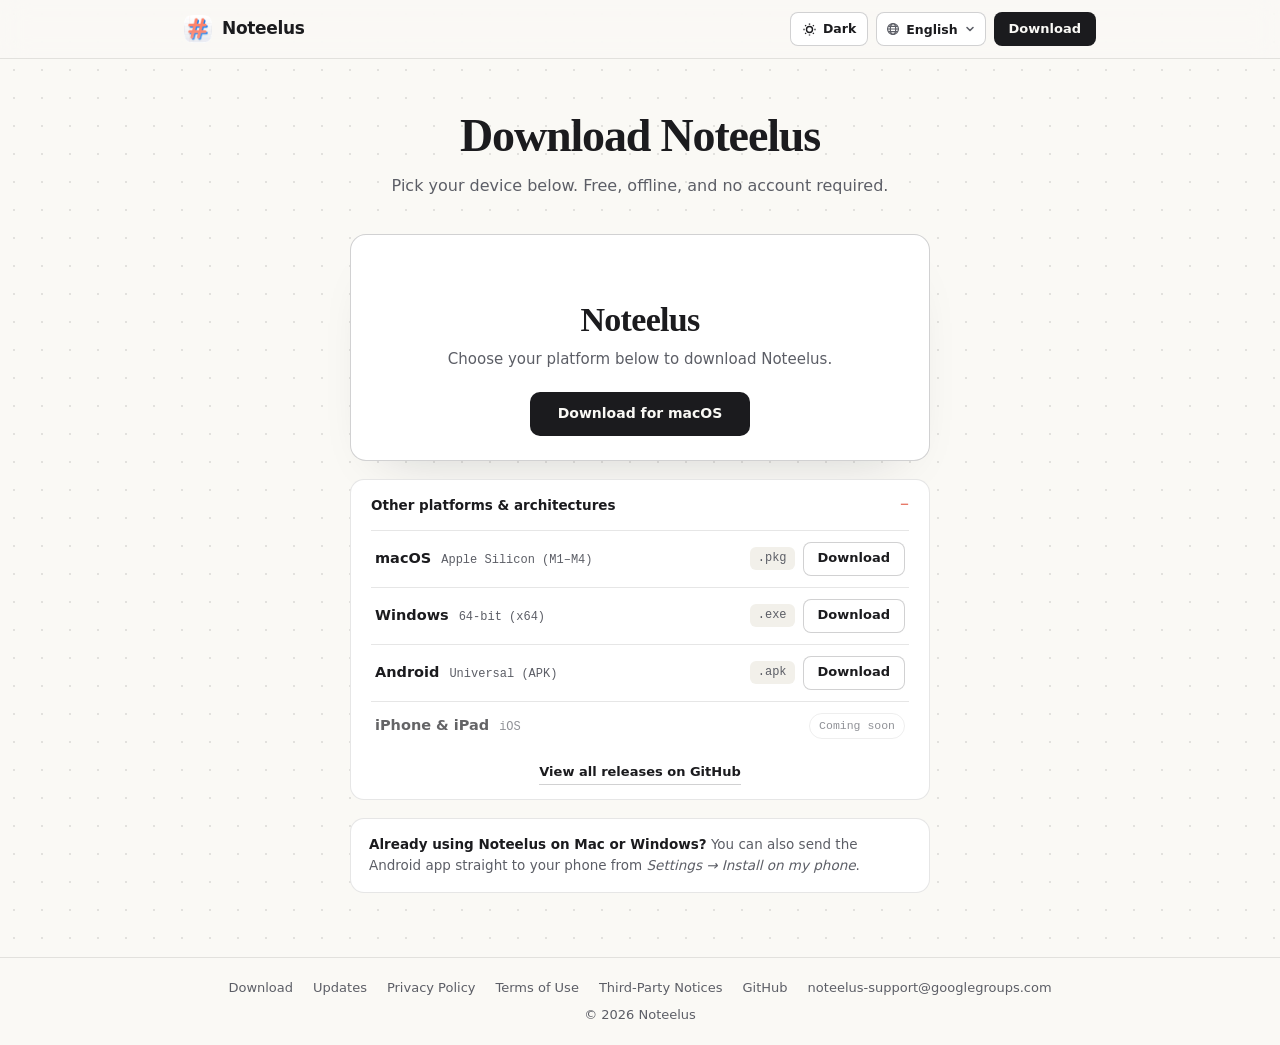
==== download/index.html @ c213860f "chore(site): sync Noteelus website and showcase assets" ====
<!doctype html>
<html lang="en">
<head>
<meta charset="utf-8">
<meta name="viewport" content="width=device-width, initial-scale=1">
<title>Download Noteelus</title>
<meta name="description" content="Download Noteelus for macOS, Windows, and Android. Free, works offline, and needs no account.">
<link rel="canonical" href="https://noteelus.github.io/download/">
<link rel="icon" type="image/png" href="/assets/favicon-64.png?v=3">
<link rel="apple-touch-icon" href="/assets/icon-256.png?v=3">
<meta property="og:type" content="website">
<meta property="og:site_name" content="Noteelus">
<meta property="og:title" content="Download Noteelus">
<meta property="og:description" content="Pick your device: macOS (.pkg), Windows (.exe), or Android (.apk).">
<meta property="og:image" content="https://noteelus.github.io/assets/og.png?v=3">
<script>
(function(){try{var s=localStorage.getItem("noteelus_theme");var d=s==="dark"||(s!=="light"&&window.matchMedia&&window.matchMedia("(prefers-color-scheme: dark)").matches);if(d)document.documentElement.setAttribute("data-theme","dark");}catch(_){if(window.matchMedia&&window.matchMedia("(prefers-color-scheme: dark)").matches)document.documentElement.setAttribute("data-theme","dark");}})();
</script>
<link rel="stylesheet" href="/assets/site.css?v=9">
</head>
<body>

<header class="topbar">
  <div class="topbar-inner">
    <a class="brand" href="/">
      <img src="/assets/icon-64.png?v=3" width="28" height="28" alt="">
      <span>Noteelus</span>
    </a>
    <div class="tools">
      <button type="button" class="icon-btn" data-theme-toggle aria-pressed="false" aria-label="Dark" title="Toggle Light / Dark">
        <svg viewBox="0 0 16 16" fill="none" stroke="currentColor" stroke-width="1.5" aria-hidden="true"><circle cx="8" cy="8" r="3.2"/><path d="M8 1.5v1.3M8 13.2v1.3M1.5 8h1.3M13.2 8h1.3M3.4 3.4l.9.9M11.7 11.7l.9.9M12.6 3.4l-.9.9M4.3 11.7l-.9.9"/></svg>
        <span data-theme-label>Dark</span>
      </button>
      <div class="lang-menu" data-lang-menu>
        <button type="button" class="lang-trigger" data-lang-trigger aria-haspopup="listbox" aria-expanded="false" aria-label="Language" title="Language">
          <svg class="lang-globe" viewBox="0 0 16 16" fill="none" stroke="currentColor" stroke-width="1.4" aria-hidden="true"><circle cx="8" cy="8" r="6.2"/><ellipse cx="8" cy="8" rx="3.1" ry="6.2"/><path d="M2 8h12M2.8 5h10.4M2.8 11h10.4"/></svg>
          <span class="lang-name-full" data-lang-full>English</span>
          <span class="lang-name-short" data-lang-short>EN</span>
          <svg class="lang-caret" viewBox="0 0 12 12" fill="none" stroke="currentColor" stroke-width="1.6" stroke-linecap="round" stroke-linejoin="round" aria-hidden="true"><path d="M3 4.5L6 7.5L9 4.5"/></svg>
        </button>
        <div class="lang-popover" data-lang-popover role="listbox" aria-label="Language" hidden>
          <button type="button" class="lang-option" role="option" data-lang-opt="en" aria-selected="true"><span>English</span><span class="lang-check" aria-hidden="true">✓</span></button>
          <button type="button" class="lang-option" role="option" data-lang-opt="zh-CN" aria-selected="false"><span>简体中文</span><span class="lang-check" aria-hidden="true">✓</span></button>
          <button type="button" class="lang-option" role="option" data-lang-opt="ru" aria-selected="false"><span>Русский</span><span class="lang-check" aria-hidden="true">✓</span></button>
          <button type="button" class="lang-option" role="option" data-lang-opt="es" aria-selected="false"><span>Español</span><span class="lang-check" aria-hidden="true">✓</span></button>
          <button type="button" class="lang-option" role="option" data-lang-opt="pt-BR" aria-selected="false"><span>Português (Brasil)</span><span class="lang-check" aria-hidden="true">✓</span></button>
          <button type="button" class="lang-option" role="option" data-lang-opt="fr" aria-selected="false"><span>Français</span><span class="lang-check" aria-hidden="true">✓</span></button>
          <button type="button" class="lang-option" role="option" data-lang-opt="tr" aria-selected="false"><span>Türkçe</span><span class="lang-check" aria-hidden="true">✓</span></button>
        </div>
      </div>
      <a class="btn small" href="/download/" aria-current="page" data-i18n="nav.download">Download</a>
    </div>
  </div>
</header>

<main class="wrap">
  <section class="page-head">
    <h1 data-i18n="dl.h1">Download Noteelus</h1>
    <p data-i18n="dl.sub">Pick your device below. Free, offline, and no account required.</p>
  </section>

  <section class="dl-primary-card" id="dl-primary-card">
    <div class="dl-card-meta">
      <span class="os-badge" id="release-version" hidden></span>
      <span class="dl-detected-pill" id="dl-detected-pill" data-i18n="dl.detected">Detected for your device</span>
    </div>
    <h2 id="detected-os-title">macOS</h2>
    <p class="dl-arch-line" id="detected-os-arch" data-i18n="dl.mac.arch">Apple Silicon (M1–M4)</p>
    <p class="dl-primary-desc" id="detected-os-desc" data-i18n="dl.mac.desc">Works on Mac with Apple Silicon (M1 to M4).</p>
    <a class="btn dl-primary-btn" id="os-primary-cta" href="https://github.com/Noteelus/noteelus.github.io/releases/latest" data-i18n="dl.mac.btn">Download for macOS</a>
    <p class="dl-file-meta" id="detected-file-meta" hidden></p>

    <details class="dl-guide-inline" id="detected-guide-wrap">
      <summary data-i18n="dl.guide">First-launch help</summary>
      <div id="detected-os-guide" data-i18n-html="dl.mac.guide">Open the <code>.pkg</code> installer. If macOS asks for permission, open <b>System Settings → Privacy &amp; Security</b> and click <b>Open Anyway</b>.</div>
    </details>
  </section>

  <details class="dl-others" id="dl-others">
    <summary><span data-i18n="dl.other">Other platforms &amp; architectures</span></summary>
    <div class="dl-list">
      <div class="dl-row" data-os-row="mac">
        <div class="dl-row-main">
          <strong>macOS</strong>
          <span class="dl-row-arch" data-i18n="dl.mac.arch">Apple Silicon (M1–M4)</span>
        </div>
        <div class="dl-row-right">
          <span class="os-ext">.pkg</span>
          <span class="dl-row-size" id="size-mac" hidden></span>
          <a class="btn outline small" id="dl-mac" href="https://github.com/Noteelus/noteelus.github.io/releases/latest" data-i18n="nav.download">Download</a>
        </div>
      </div>

      <div class="dl-row" data-os-row="win">
        <div class="dl-row-main">
          <strong>Windows</strong>
          <span class="dl-row-arch" data-i18n="dl.win.arch">64-bit (x64)</span>
        </div>
        <div class="dl-row-right">
          <span class="os-ext">.exe</span>
          <span class="dl-row-size" id="size-win" hidden></span>
          <a class="btn outline small" id="dl-win" href="https://github.com/Noteelus/noteelus.github.io/releases/latest" data-i18n="nav.download">Download</a>
        </div>
      </div>

      <div class="dl-row" data-os-row="android">
        <div class="dl-row-main">
          <strong>Android</strong>
          <span class="dl-row-arch" data-i18n="dl.and.arch">Universal (APK)</span>
        </div>
        <div class="dl-row-right">
          <span class="os-ext">.apk</span>
          <span class="dl-row-size" id="size-android" hidden></span>
          <a class="btn outline small" id="dl-android" href="https://github.com/Noteelus/noteelus.github.io/releases/latest" data-i18n="nav.download">Download</a>
        </div>
      </div>

      <div class="dl-row is-muted" data-os-row="ios">
        <div class="dl-row-main">
          <strong>iPhone &amp; iPad</strong>
          <span class="dl-row-arch">iOS</span>
        </div>
        <div class="dl-row-right">
          <span class="dl-soon-tag" data-i18n="dl.soon.badge">Coming soon</span>
        </div>
      </div>
    </div>
    <div class="dl-others-foot">
      <a class="quiet-link" href="https://github.com/Noteelus/noteelus.github.io/releases" data-i18n="dl.all">View all releases on GitHub</a>
    </div>
  </details>

  <div class="phone-tip" data-i18n-html="dl.tip">
    <b>Already using Noteelus on Mac or Windows?</b> You can also send the Android app straight to your phone from <i>Settings → Install on my phone</i>.
  </div>
</main>

<footer class="site-footer">
  <nav class="foot-links">
    <a href="/download/" data-i18n="nav.download">Download</a>
    <a href="/release-notes/" data-i18n="nav.updates">Updates</a>
    <a href="/privacy.html" data-i18n="foot.priv">Privacy Policy</a>
    <a href="/terms.html" data-i18n="foot.terms">Terms of Use</a>
    <a href="/THIRD_PARTY_NOTICES.md" data-i18n="foot.notices">Third-Party Notices</a>
    <a href="https://github.com/Noteelus/noteelus.github.io">GitHub</a>
    <a href="mailto:noteelus-support@googlegroups.com">noteelus-support@googlegroups.com</a>
  </nav>
  <div>© 2026 Noteelus</div>
</footer>

<script src="/assets/i18n.js?v=9"></script>
<script src="/assets/site.js?v=9"></script>
</body>
</html>
---- assets/site.css ----
/* Noteelus: Ultra-simple Swiss-editorial notebook website (Light Paper & Dark Ink). */
:root {
  --bg: #FAF9F5;
  --surface: #FFFFFF;
  --surface-alt: #F2F0EA;
  --ink: #1B1B1E;
  --muted: #5C5E66;
  --faint: #8C8E98;
  --rule: rgba(27, 27, 30, .11);
  --rule-strong: rgba(27, 27, 30, .20);
  --coral: #E0533C;
  --coral-soft: rgba(224, 83, 60, .10);
  --blue: #1985F6;
  --header-bg: rgba(250, 249, 245, .86);
  --serif: "New York", "Iowan Old Style", "Palatino Linotype", Georgia, "Songti SC", serif;
  --sans: -apple-system, BlinkMacSystemFont, "SF Pro Text", "Inter", "PingFang SC", "Noto Sans SC", system-ui, sans-serif;
  --mono: ui-monospace, "SF Mono", "JetBrains Mono", Menlo, monospace;
  --max: 960px;
  color-scheme: light;
}

[data-theme="dark"] {
  --bg: #12161D;
  --surface: #1A2029;
  --surface-alt: #161B23;
  --ink: #ECEFF4;
  --muted: #9AA5B5;
  --faint: #6D7787;
  --rule: rgba(236, 239, 244, .11);
  --rule-strong: rgba(236, 239, 244, .22);
  --coral: #FF8169;
  --coral-soft: rgba(255, 129, 105, .14);
  --blue: #5EA2FF;
  --header-bg: rgba(18, 22, 29, .86);
  color-scheme: dark;
}

*, *::before, *::after { box-sizing: border-box; }
html { -webkit-text-size-adjust: 100%; scroll-behavior: smooth; }
body {
  margin: 0;
  min-height: 100svh;
  display: flex;
  flex-direction: column;
  background: var(--bg);
  color: var(--ink);
  font: 16px/1.6 var(--sans);
  -webkit-font-smoothing: antialiased;
  text-rendering: optimizeLegibility;
  background-image: radial-gradient(var(--rule) 1px, transparent 1px);
  background-size: 28px 28px;
}
main { flex: 1; }
a { color: inherit; }
button, input, select { font: inherit; color: inherit; }
img, video { display: block; max-width: 100%; }

:focus-visible {
  outline: 2px solid var(--blue);
  outline-offset: 2px;
  border-radius: 6px;
}

.wrap { max-width: var(--max); margin: 0 auto; padding: 0 24px; }

/* ---- MINIMAL TOPBAR (MATCHING TEASER) ---- */
.topbar {
  position: sticky;
  top: 0;
  z-index: 40;
  background: var(--header-bg);
  backdrop-filter: blur(14px);
  -webkit-backdrop-filter: blur(14px);
  border-bottom: 1px solid var(--rule);
}
.topbar-inner {
  max-width: var(--max);
  margin: 0 auto;
  padding: 12px 24px;
  display: flex;
  align-items: center;
  justify-content: space-between;
  gap: 16px;
}
.brand {
  display: inline-flex;
  align-items: center;
  gap: 10px;
  text-decoration: none;
  font-weight: 700;
  font-size: 17px;
  letter-spacing: -0.02em;
  flex-shrink: 0;
}
.brand img { width: 28px; height: 28px; border-radius: 7px; }
.tools {
  display: flex;
  align-items: center;
  gap: 8px;
  min-width: 0;
}

.icon-btn {
  display: inline-flex;
  align-items: center;
  justify-content: center;
  gap: 6px;
  height: 34px;
  padding: 0 11px;
  border-radius: 8px;
  border: 1px solid var(--rule-strong);
  background: var(--surface);
  font-size: 12.5px;
  font-weight: 600;
  color: var(--ink);
  cursor: pointer;
  white-space: nowrap;
  transition: border-color .15s;
}
.icon-btn:hover { border-color: var(--ink); }
.icon-btn svg { width: 15px; height: 15px; display: block; flex-shrink: 0; }

/* ---- 7-LANGUAGE DROPDOWN ---- */
.lang-menu {
  position: relative;
  display: inline-flex;
  align-items: center;
}
.lang-trigger {
  display: inline-flex;
  align-items: center;
  gap: 6px;
  height: 34px;
  padding: 0 9px;
  border-radius: 8px;
  border: 1px solid var(--rule-strong);
  background: var(--surface);
  color: var(--ink);
  font-size: 12.5px;
  font-weight: 600;
  line-height: 1.2;
  white-space: nowrap;
  cursor: pointer;
  transition: border-color .15s;
}
.lang-trigger:hover { border-color: var(--ink); }
.lang-globe {
  width: 14px;
  height: 14px;
  color: var(--muted);
  flex-shrink: 0;
  pointer-events: none;
}
.lang-name-short { display: none; }
.lang-caret {
  width: 12px;
  height: 12px;
  color: var(--muted);
  flex-shrink: 0;
  pointer-events: none;
  transition: transform .15s;
}
.lang-trigger[aria-expanded="true"] .lang-caret { transform: rotate(180deg); }
.lang-popover {
  position: absolute;
  top: calc(100% + 6px);
  right: 0;
  z-index: 60;
  min-width: 196px;
  padding: 5px;
  border-radius: 12px;
  border: 1px solid var(--rule-strong);
  background: var(--surface);
  box-shadow: 0 18px 40px -12px rgba(15, 20, 32, .25);
  display: flex;
  flex-direction: column;
  gap: 2px;
}
.lang-popover[hidden] { display: none; }
.lang-option {
  display: flex;
  align-items: center;
  justify-content: space-between;
  gap: 12px;
  width: 100%;
  padding: 7px 10px;
  border: 0;
  border-radius: 8px;
  background: transparent;
  color: var(--ink);
  font-size: 13px;
  font-weight: 500;
  text-align: left;
  cursor: pointer;
}
.lang-option:hover, .lang-option:focus-visible { background: var(--surface-alt); }
.lang-option[aria-selected="true"] {
  font-weight: 700;
  color: var(--coral);
}
.lang-check { opacity: 0; font-size: 12px; }
.lang-option[aria-selected="true"] .lang-check { opacity: 1; }

/* ---- BUTTONS (CALM INK + HAIRLINE OUTLINE) ---- */
.btn {
  display: inline-flex;
  align-items: center;
  justify-content: center;
  gap: 8px;
  height: 42px;
  padding: 0 22px;
  border-radius: 10px;
  border: 1px solid transparent;
  background: var(--ink);
  color: var(--bg);
  font-size: 14px;
  font-weight: 600;
  text-decoration: none;
  cursor: pointer;
  white-space: nowrap;
  transition: opacity .15s;
}
.btn:hover { opacity: .88; }
.btn.small { height: 34px; padding: 0 14px; font-size: 13px; border-radius: 8px; flex-shrink: 0; }
.btn.accent {
  background: var(--coral);
  color: #FFFFFF;
}
[data-theme="dark"] .btn.accent {
  background: #E46148;
  color: #FFFFFF;
}
.btn.outline {
  background: var(--surface);
  color: var(--ink);
  border-color: var(--rule-strong);
}
.btn.outline:hover { opacity: 1; border-color: var(--ink); }

/* ---- CALM CENTERED HERO ---- */
.hero {
  padding: 36px 0 48px;
  text-align: center;
}
.emblem {
  width: 56px;
  height: 56px;
  margin: 0 auto 14px;
  border-radius: 14px;
  box-shadow: 0 12px 28px -12px rgba(20, 24, 34, .28);
}
.hero h1 {
  margin: 0 auto;
  max-width: 720px;
  font-family: var(--serif);
  font-size: clamp(34px, 5vw, 52px);
  font-weight: 600;
  line-height: 1.05;
  letter-spacing: -0.025em;
  text-wrap: balance;
}
.hero h1 em {
  font-style: italic;
  color: var(--coral);
}
.lede {
  margin: 12px auto 0;
  max-width: 580px;
  font-size: 16.5px;
  line-height: 1.55;
  color: var(--muted);
  text-wrap: pretty;
}
.platforms-line {
  margin: 10px 0 0;
  font-family: var(--mono);
  font-size: 12px;
  letter-spacing: 0.03em;
  color: var(--faint);
}
.actions {
  margin-top: 20px;
  display: flex;
  justify-content: center;
  flex-wrap: wrap;
  gap: 12px;
}

/* ---- CLEAN MEDIA FRAMES ---- */
.frame {
  border: 1px solid var(--rule-strong);
  border-radius: 14px;
  background: var(--surface);
  overflow: hidden;
  box-shadow: 0 24px 56px -32px rgba(15, 20, 32, .24);
}
.frame img,
.frame video {
  width: 100%;
  height: auto;
  display: block;
}
.theme-dark { display: none !important; }
[data-theme="dark"] .theme-light { display: none !important; }
[data-theme="dark"] .theme-dark { display: block !important; }
.hero-shot {
  margin: 28px auto 0;
  max-width: 860px;
}

/* ---- CALM ZIG-ZAG FEATURE LIST ---- */
.showcase {
  padding: 20px 0 64px;
}
.row {
  display: grid;
  grid-template-columns: 5fr 7fr;
  gap: 44px;
  align-items: center;
}
.row.is-reverse {
  grid-template-columns: 7fr 5fr;
}
.row.is-reverse .row-copy { order: 2; }
.row.is-reverse .row-media { order: 1; }
.row + .row { margin-top: 72px; }

.row-copy h2 {
  margin: 0;
  font-family: var(--serif);
  font-size: clamp(26px, 3.2vw, 34px);
  font-weight: 600;
  line-height: 1.12;
  letter-spacing: -0.02em;
  text-wrap: balance;
}
.row-copy p {
  margin: 12px 0 0;
  font-size: 15.5px;
  line-height: 1.65;
  color: var(--muted);
  text-wrap: pretty;
}
.quiet-link {
  display: inline-block;
  margin-top: 14px;
  font-size: 14px;
  font-weight: 600;
  color: var(--ink);
  text-decoration: none;
  border-bottom: 1px solid var(--rule-strong);
  padding-bottom: 1px;
}
.quiet-link:hover { border-color: var(--coral); color: var(--coral); }

/* Teaser-matched compact top bar for interactive map frame */
.card-bar {
  display: flex;
  justify-content: space-between;
  align-items: center;
  gap: 12px;
  padding: 9px 14px;
  border-bottom: 1px solid var(--rule);
  background: var(--surface-alt);
  font-family: var(--mono);
  font-size: 12px;
  color: var(--muted);
}
.dot-row { display: inline-flex; gap: 6px; flex-shrink: 0; }
.dot-row i { width: 8px; height: 8px; border-radius: 50%; display: block; opacity: .75; }
.view-tabs {
  display: inline-flex;
  align-items: center;
  gap: 14px;
  flex-shrink: 0;
}
.view-tabs button {
  position: relative;
  border: 0;
  background: transparent;
  padding: 2px 0;
  font-family: var(--mono);
  font-size: 12px;
  font-weight: 500;
  color: var(--muted);
  cursor: pointer;
}
.view-tabs button:hover { color: var(--ink); }
.view-tabs button[aria-selected="true"] {
  color: var(--ink);
  font-weight: 700;
}
.view-tabs button[aria-selected="true"]::after {
  content: "";
  position: absolute;
  left: 0;
  right: 0;
  bottom: -2px;
  height: 1.5px;
  background: var(--coral);
  border-radius: 2px;
}
.map-stage [hidden] { display: none; }

/* ---- DESKTOP & PHONE PAIR ---- */
.section-block {
  padding: 64px 0;
  border-top: 1px solid var(--rule);
}
.section-head {
  text-align: center;
  max-width: 580px;
  margin: 0 auto 36px;
}
.section-head h2 {
  margin: 0;
  font-family: var(--serif);
  font-size: clamp(28px, 3.6vw, 38px);
  font-weight: 600;
  line-height: 1.1;
  letter-spacing: -0.02em;
  text-wrap: balance;
}
.section-head p {
  margin: 12px 0 0;
  font-size: 15.5px;
  line-height: 1.62;
  color: var(--muted);
  text-wrap: pretty;
}

.duo {
  display: grid;
  grid-template-columns: 7fr 5fr;
  gap: 20px;
  align-items: stretch;
}
.duo-card {
  margin: 0;
  padding: 14px;
  border-radius: 16px;
  background: var(--surface);
  border: 1px solid var(--rule-strong);
  display: flex;
  flex-direction: column;
  justify-content: space-between;
  gap: 12px;
}
.duo-card img { border-radius: 10px; border: 1px solid var(--rule); width: 100%; height: auto; }
.duo-card.phone img { max-height: 390px; object-fit: contain; }
.duo-card figcaption {
  font-size: 14px;
  color: var(--muted);
  line-height: 1.5;
  padding: 0 2px;
}
.duo-card figcaption b {
  display: block;
  color: var(--ink);
  font-size: 15px;
  margin-bottom: 2px;
}

/* ---- ULTRA-CLEAN COLLAPSIBLE Q&A ---- */
.qa-list {
  max-width: 660px;
  margin: 56px auto 0;
  border-top: 1px solid var(--rule);
}
.qa-list details {
  border-bottom: 1px solid var(--rule);
  padding: 16px 0;
}
.qa-list summary {
  cursor: pointer;
  list-style: none;
  display: flex;
  justify-content: space-between;
  align-items: center;
  gap: 16px;
  font-size: 15.5px;
  font-weight: 600;
  color: var(--ink);
}
.qa-list summary::-webkit-details-marker { display: none; }
.qa-list summary::after {
  content: "+";
  font-family: var(--mono);
  font-size: 16px;
  font-weight: 400;
  color: var(--muted);
  flex-shrink: 0;
}
.qa-list details[open] summary::after { content: "−"; color: var(--coral); }
.qa-list details p {
  margin: 10px 0 2px;
  font-size: 14.5px;
  line-height: 1.62;
  color: var(--muted);
}

/* ---- QUIET CLOSING CTA ---- */
.closing {
  padding: 68px 0 76px;
  border-top: 1px solid var(--rule);
  text-align: center;
}
.closing h2 {
  margin: 0;
  font-family: var(--serif);
  font-size: clamp(28px, 4vw, 40px);
  font-weight: 600;
  letter-spacing: -0.02em;
}
.closing p {
  margin: 10px auto 24px;
  font-size: 16px;
  color: var(--muted);
}

/* ---- SINGLE-ROW FOOTER (MATCHING TEASER) ---- */
.site-footer {
  border-top: 1px solid var(--rule);
  background: var(--bg);
  padding: 20px 24px;
  text-align: center;
  font-size: 13px;
  color: var(--muted);
}
.foot-links {
  display: flex;
  justify-content: center;
  flex-wrap: wrap;
  gap: 8px 20px;
  margin-bottom: 6px;
}
.foot-links a { text-decoration: none; }
.foot-links a:hover { color: var(--ink); text-decoration: underline; }

/* ---- SUBPAGES: DOWNLOADS & RELEASE NOTES ---- */
.page-head {
  padding: 52px 0 32px;
  text-align: center;
}
.page-head h1 {
  margin: 0;
  font-family: var(--serif);
  font-size: clamp(32px, 4.4vw, 46px);
  font-weight: 600;
  letter-spacing: -0.025em;
  line-height: 1.08;
}
.page-head p {
  margin: 12px auto 0;
  max-width: 540px;
  font-size: 16px;
  color: var(--muted);
}

.dl-primary-card {
  max-width: 580px;
  margin: 4px auto 0;
  padding: 28px 28px 24px;
  border-radius: 16px;
  background: var(--surface);
  border: 1px solid var(--rule-strong);
  box-shadow: 0 24px 56px -34px rgba(15, 20, 32, .22);
  text-align: center;
}
.dl-card-meta {
  display: inline-flex;
  align-items: center;
  justify-content: center;
  flex-wrap: wrap;
  gap: 8px;
}
.os-badge {
  display: inline-block;
  width: fit-content;
  padding: 2px 9px;
  border-radius: 999px;
  background: var(--coral-soft);
  color: var(--coral);
  font-family: var(--mono);
  font-size: 11.5px;
  font-weight: 600;
}
.os-badge[hidden] { display: none; }
.dl-detected-pill {
  font-family: var(--mono);
  font-size: 11.5px;
  color: var(--muted);
}
.dl-primary-card h2 {
  margin: 12px 0 0;
  font-family: var(--serif);
  font-size: clamp(26px, 3.6vw, 34px);
  font-weight: 600;
  line-height: 1.1;
  letter-spacing: -0.02em;
}
.dl-arch-line {
  margin: 6px 0 0;
  font-family: var(--mono);
  font-size: 12.5px;
  color: var(--coral);
  font-weight: 600;
}
.dl-primary-desc {
  margin: 10px auto 0;
  max-width: 440px;
  font-size: 15px;
  color: var(--muted);
  line-height: 1.55;
}
.dl-primary-btn {
  margin-top: 20px;
  min-width: 220px;
  height: 44px;
  padding: 0 26px;
}
.dl-file-meta {
  margin: 10px 0 0;
  font-family: var(--mono);
  font-size: 11.5px;
  color: var(--faint);
}
.dl-guide-inline {
  margin-top: 20px;
  padding-top: 14px;
  border-top: 1px solid var(--rule);
  text-align: left;
  font-size: 13.5px;
  color: var(--muted);
}
.dl-guide-inline summary {
  cursor: pointer;
  list-style: none;
  display: flex;
  justify-content: space-between;
  align-items: center;
  font-weight: 600;
  color: var(--ink);
}
.dl-guide-inline summary::-webkit-details-marker { display: none; }
.dl-guide-inline summary::after {
  content: "+";
  font-family: var(--mono);
  font-weight: 400;
  color: var(--muted);
}
.dl-guide-inline[open] summary::after { content: "−"; color: var(--coral); }
.dl-guide-inline div { margin-top: 8px; line-height: 1.6; }
.dl-guide-inline code {
  font-family: var(--mono);
  font-size: 12px;
  padding: 1px 5px;
  border-radius: 4px;
  background: var(--surface-alt);
}

.dl-others {
  max-width: 580px;
  margin: 18px auto 0;
  padding: 14px 20px;
  border-radius: 14px;
  border: 1px solid var(--rule);
  background: var(--surface);
}
.dl-others summary {
  cursor: pointer;
  list-style: none;
  display: flex;
  justify-content: space-between;
  align-items: center;
  gap: 12px;
  font-size: 13.5px;
  font-weight: 600;
  color: var(--muted);
}
.dl-others summary:hover { color: var(--ink); }
.dl-others summary::-webkit-details-marker { display: none; }
.dl-others summary::after {
  content: "+";
  font-family: var(--mono);
  font-size: 15px;
  font-weight: 400;
  color: var(--muted);
}
.dl-others[open] summary { color: var(--ink); }
.dl-others[open] summary::after { content: "−"; color: var(--coral); }

.dl-list {
  margin-top: 12px;
  border-top: 1px solid var(--rule);
}
.dl-row {
  display: flex;
  align-items: center;
  justify-content: space-between;
  gap: 14px;
  padding: 11px 4px;
  border-bottom: 1px solid var(--rule);
}
.dl-row:last-child { border-bottom: 0; }
.dl-row.is-current strong::after {
  content: " ·";
  color: var(--coral);
}
.dl-row.is-muted { opacity: .68; }
.dl-row-main {
  display: flex;
  flex-wrap: wrap;
  align-items: baseline;
  gap: 4px 10px;
  min-width: 0;
}
.dl-row-main strong { font-size: 14.5px; color: var(--ink); }
.dl-row-arch {
  font-family: var(--mono);
  font-size: 12px;
  color: var(--muted);
}
.dl-row-right {
  display: inline-flex;
  align-items: center;
  gap: 8px;
  flex-shrink: 0;
}
.dl-row-size {
  font-family: var(--mono);
  font-size: 11.5px;
  color: var(--faint);
}
.dl-soon-tag {
  font-family: var(--mono);
  font-size: 11.5px;
  color: var(--muted);
  padding: 3px 9px;
  border-radius: 999px;
  border: 1px solid var(--rule);
}
.dl-others-foot {
  padding-top: 8px;
  text-align: center;
}
.dl-others-foot .quiet-link { margin-top: 4px; font-size: 13px; }

.os-ext {
  font-family: var(--mono);
  font-size: 12px;
  padding: 2px 8px;
  border-radius: 6px;
  background: var(--surface-alt);
  color: var(--muted);
}

.phone-tip {
  max-width: 580px;
  margin: 18px auto 64px;
  padding: 15px 18px;
  border-radius: 14px;
  background: var(--surface);
  border: 1px solid var(--rule);
  font-size: 13.5px;
  color: var(--muted);
}
.phone-tip b { color: var(--ink); }

/* ---- RELEASE NOTES ---- */
.jump-pills {
  display: flex;
  justify-content: center;
  flex-wrap: wrap;
  gap: 8px;
  margin-top: 18px;
}
.jump-pills a {
  font-family: var(--mono);
  font-size: 12px;
  padding: 4px 11px;
  border-radius: 999px;
  border: 1px solid var(--rule-strong);
  background: var(--surface);
  text-decoration: none;
}
.jump-pills a:hover { border-color: var(--coral); color: var(--coral); }

.releases-list {
  max-width: 720px;
  margin: 0 auto;
  padding: 16px 0 64px;
  display: flex;
  flex-direction: column;
  gap: 20px;
}
.rel-item {
  padding: 26px 28px;
  border-radius: 16px;
  background: var(--surface);
  border: 1px solid var(--rule-strong);
}
.rel-item-head {
  display: flex;
  flex-wrap: wrap;
  justify-content: space-between;
  align-items: baseline;
  gap: 10px;
  margin-bottom: 10px;
}
.rel-item h2 { margin: 0; font-family: var(--mono); font-size: 19px; font-weight: 700; }
.rel-item h2 a { text-decoration: none; }
.rel-item time { font-family: var(--mono); font-size: 12px; color: var(--muted); }
.rel-item .summary { margin: 0 0 14px; font-size: 15.5px; color: var(--ink); line-height: 1.6; }
.rel-item h3 {
  margin: 16px 0 8px;
  font-family: var(--mono);
  font-size: 11.5px;
  text-transform: uppercase;
  letter-spacing: .06em;
  color: var(--coral);
}
.rel-item ul { margin: 0; padding-left: 18px; }
.rel-item li { margin-bottom: 8px; font-size: 14.5px; color: var(--muted); line-height: 1.6; }
.rel-item li strong { color: var(--ink); }
.rel-item code {
  font-family: var(--mono);
  font-size: 12.5px;
  padding: 1px 5px;
  border-radius: 4px;
  background: var(--surface-alt);
}

/* ---- LEGAL PROSE (PAPER CARD MATCHING TEASER) ---- */
.prose-wrap {
  padding: 36px 24px 64px;
}
.prose {
  width: 100%;
  max-width: 720px;
  margin: 0 auto;
  text-align: left;
  background: var(--surface);
  border: 1px solid var(--rule-strong);
  border-radius: 16px;
  padding: 36px 32px;
}
.prose h1 {
  margin: 0;
  font-family: var(--serif);
  font-size: clamp(28px, 4vw, 38px);
  font-weight: 600;
  letter-spacing: -0.02em;
}
.prose .updated {
  margin: 8px 0 28px;
  font-family: var(--mono);
  font-size: 12px;
  color: var(--muted);
}
.prose h2 { margin: 28px 0 8px; font-size: 18.5px; font-weight: 600; }
.prose p, .prose li { margin: 0 0 14px; font-size: 15.5px; line-height: 1.68; color: var(--muted); }
.prose code {
  font-family: var(--mono);
  font-size: 13px;
  padding: 2px 6px;
  border-radius: 5px;
  background: var(--surface-alt);
  color: var(--ink);
}

/* ---- RESPONSIVE ---- */
@media (max-width: 860px) {
  .row,
  .row.is-reverse,
  .duo,
  .matrix-grid {
    grid-template-columns: 1fr;
    gap: 24px;
  }
  .row.is-reverse .row-copy { order: 0; }
  .row.is-reverse .row-media { order: 0; }
  .row + .row { margin-top: 60px; }
}

@media (max-width: 600px) {
  .topbar-inner { padding: 10px 14px; gap: 10px; }
  .tools { gap: 6px; }
  .icon-btn { width: 34px; padding: 0; justify-content: center; }
  .icon-btn [data-theme-label] { display: none; }
  .lang-trigger { padding: 0 8px; gap: 5px; font-size: 12px; }
  .lang-name-full { display: none; }
  .lang-name-short { display: inline; }
  .btn.small { padding: 0 11px; font-size: 12.5px; }
  .wrap { padding: 0 16px; }
  .hero { padding: 36px 0 44px; }
  .emblem { width: 50px; height: 50px; }
  .hero-shot { margin-top: 28px; }
  .showcase { padding: 16px 0 52px; }
  .section-block { padding: 48px 0; }
  .closing { padding: 52px 0 60px; }
  .dot-row { display: none; }
  .card-bar { padding: 8px 12px; }
  .prose-wrap { padding: 20px 16px 40px; }
  .prose { padding: 24px 18px; }
  .rel-item { padding: 20px 18px; }
  .dl-primary-card { padding: 22px 18px 18px; }
  .dl-others { padding: 12px 16px; }
  .dl-row { flex-wrap: wrap; align-items: flex-start; gap: 8px; }
  .dl-row-right { width: 100%; justify-content: flex-end; }
}

@media (prefers-reduced-motion: reduce) {
  html { scroll-behavior: auto; }
  * { transition-duration: 0.01ms !important; }
}
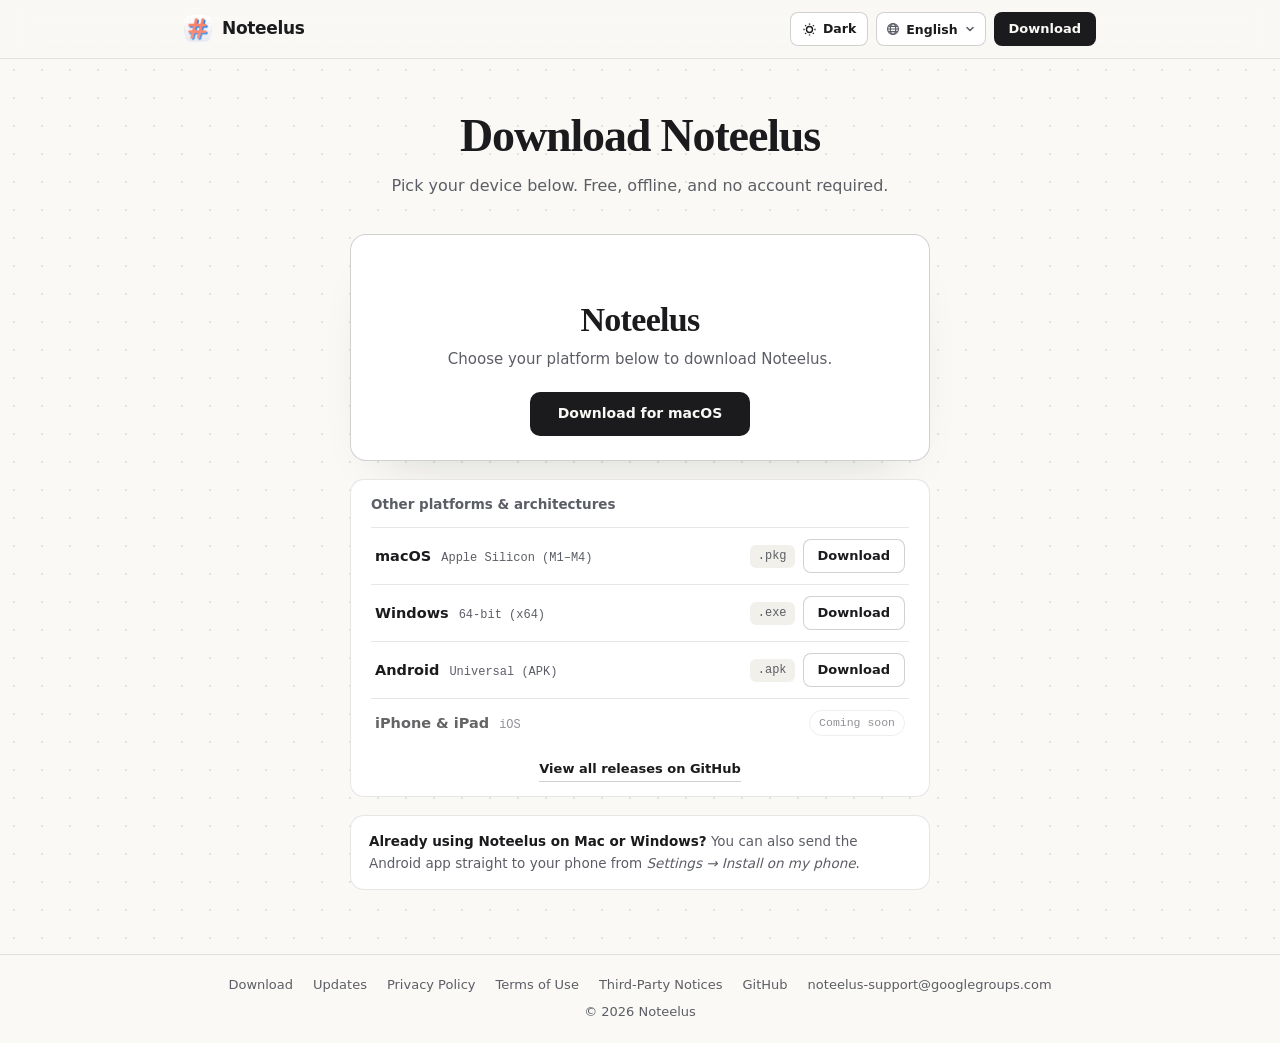
==== commit 1e9a8438: "chore(site): sync Noteelus website and showcase assets" ====
--- a/download/index.html
+++ b/download/index.html
@@ -16,7 +16,7 @@
 <script>
 (function(){try{var s=localStorage.getItem("noteelus_theme");var d=s==="dark"||(s!=="light"&&window.matchMedia&&window.matchMedia("(prefers-color-scheme: dark)").matches);if(d)document.documentElement.setAttribute("data-theme","dark");}catch(_){if(window.matchMedia&&window.matchMedia("(prefers-color-scheme: dark)").matches)document.documentElement.setAttribute("data-theme","dark");}})();
 </script>
-<link rel="stylesheet" href="/assets/site.css?v=9">
+<link rel="stylesheet" href="/assets/site.css?v=11">
 </head>
 <body>
 
@@ -76,8 +76,8 @@
     </details>
   </section>
 
-  <details class="dl-others" id="dl-others">
-    <summary><span data-i18n="dl.other">Other platforms &amp; architectures</span></summary>
+  <section class="dl-others" id="all">
+    <h3 class="dl-others-title" data-i18n="dl.other">Other platforms &amp; architectures</h3>
     <div class="dl-list">
       <div class="dl-row" data-os-row="mac">
         <div class="dl-row-main">
@@ -128,7 +128,7 @@
     <div class="dl-others-foot">
       <a class="quiet-link" href="https://github.com/Noteelus/noteelus.github.io/releases" data-i18n="dl.all">View all releases on GitHub</a>
     </div>
-  </details>
+  </section>
 
   <div class="phone-tip" data-i18n-html="dl.tip">
     <b>Already using Noteelus on Mac or Windows?</b> You can also send the Android app straight to your phone from <i>Settings → Install on my phone</i>.
@@ -149,6 +149,6 @@
 </footer>
 
 <script src="/assets/i18n.js?v=9"></script>
-<script src="/assets/site.js?v=9"></script>
+<script src="/assets/site.js?v=10"></script>
 </body>
 </html>
--- a/assets/site.css
+++ b/assets/site.css
@@ -304,7 +304,7 @@
 [data-theme="dark"] .theme-light { display: none !important; }
 [data-theme="dark"] .theme-dark { display: block !important; }
 .hero-shot {
-  margin: 28px auto 0;
+  margin: 48px auto 0;
   max-width: 860px;
 }
 
@@ -667,28 +667,12 @@
   border: 1px solid var(--rule);
   background: var(--surface);
 }
-.dl-others summary {
-  cursor: pointer;
-  list-style: none;
-  display: flex;
-  justify-content: space-between;
-  align-items: center;
-  gap: 12px;
+.dl-others-title {
+  margin: 0;
   font-size: 13.5px;
   font-weight: 600;
   color: var(--muted);
 }
-.dl-others summary:hover { color: var(--ink); }
-.dl-others summary::-webkit-details-marker { display: none; }
-.dl-others summary::after {
-  content: "+";
-  font-family: var(--mono);
-  font-size: 15px;
-  font-weight: 400;
-  color: var(--muted);
-}
-.dl-others[open] summary { color: var(--ink); }
-.dl-others[open] summary::after { content: "−"; color: var(--coral); }
 
 .dl-list {
   margin-top: 12px;
@@ -895,7 +879,7 @@
   .wrap { padding: 0 16px; }
   .hero { padding: 36px 0 44px; }
   .emblem { width: 50px; height: 50px; }
-  .hero-shot { margin-top: 28px; }
+  .hero-shot { margin-top: 32px; }
   .showcase { padding: 16px 0 52px; }
   .section-block { padding: 48px 0; }
   .closing { padding: 52px 0 60px; }
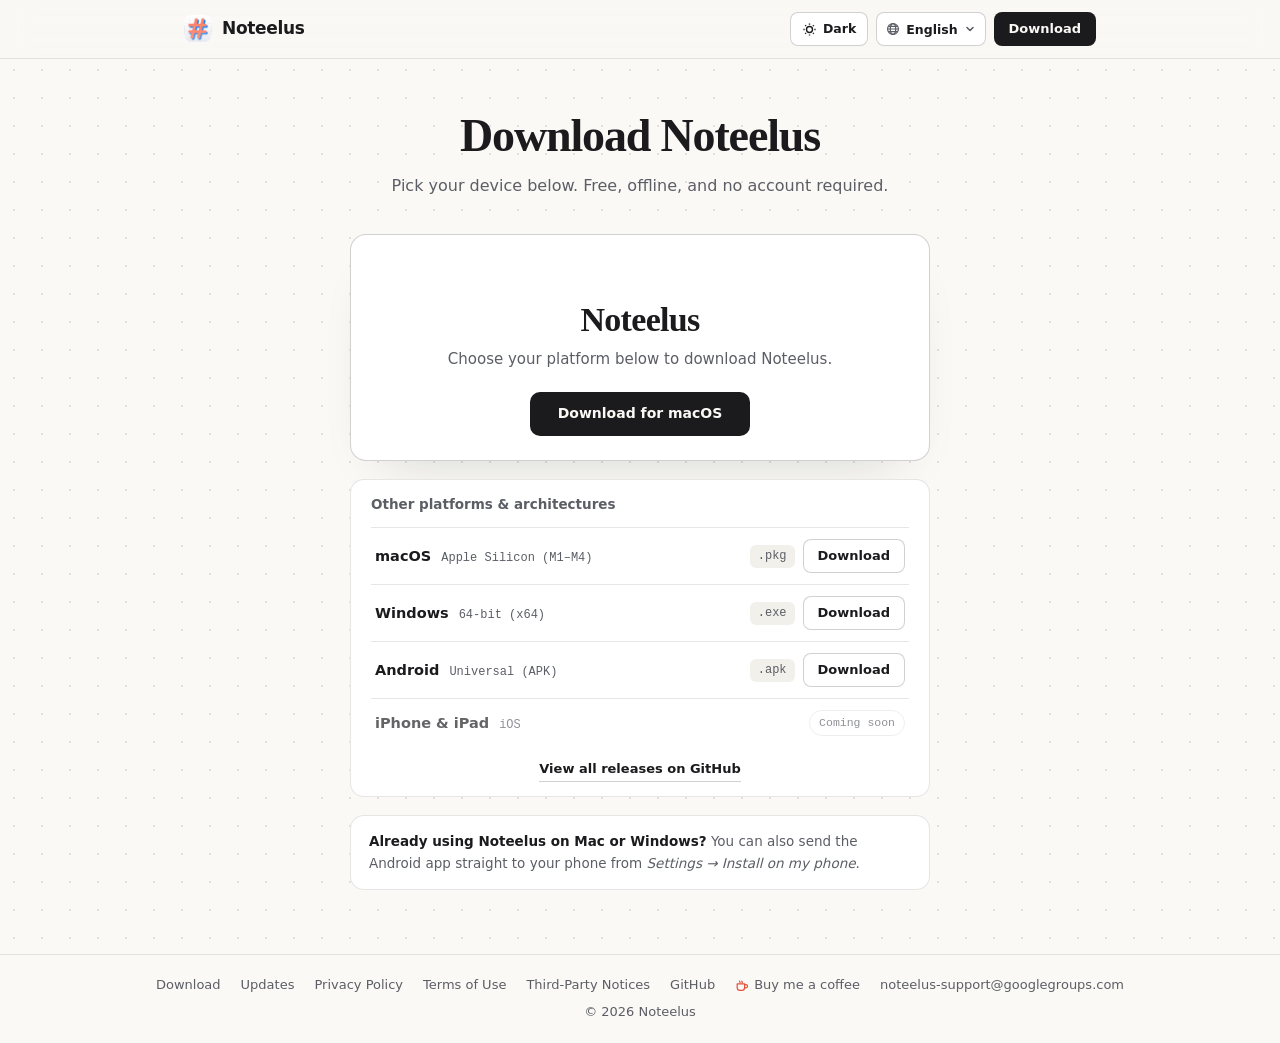
==== commit 3dfe16b3: "chore(site): sync Noteelus website and showcase assets" ====
--- a/download/index.html
+++ b/download/index.html
@@ -12,11 +12,11 @@
 <meta property="og:site_name" content="Noteelus">
 <meta property="og:title" content="Download Noteelus">
 <meta property="og:description" content="Pick your device: macOS (.pkg), Windows (.exe), or Android (.apk).">
-<meta property="og:image" content="https://noteelus.github.io/assets/og.png?v=3">
+<meta property="og:image" content="https://noteelus.github.io/assets/og.png?v=4">
 <script>
 (function(){try{var s=localStorage.getItem("noteelus_theme");var d=s==="dark"||(s!=="light"&&window.matchMedia&&window.matchMedia("(prefers-color-scheme: dark)").matches);if(d)document.documentElement.setAttribute("data-theme","dark");}catch(_){if(window.matchMedia&&window.matchMedia("(prefers-color-scheme: dark)").matches)document.documentElement.setAttribute("data-theme","dark");}})();
 </script>
-<link rel="stylesheet" href="/assets/site.css?v=11">
+<link rel="stylesheet" href="/assets/site.css?v=13">
 </head>
 <body>
 
@@ -67,8 +67,20 @@
     <h2 id="detected-os-title">macOS</h2>
     <p class="dl-arch-line" id="detected-os-arch" data-i18n="dl.mac.arch">Apple Silicon (M1–M4)</p>
     <p class="dl-primary-desc" id="detected-os-desc" data-i18n="dl.mac.desc">Works on Mac with Apple Silicon (M1 to M4).</p>
-    <a class="btn dl-primary-btn" id="os-primary-cta" href="https://github.com/Noteelus/noteelus.github.io/releases/latest" data-i18n="dl.mac.btn">Download for macOS</a>
+    <a class="btn dl-primary-btn" id="os-primary-cta" data-dl-trigger href="https://github.com/Noteelus/noteelus.github.io/releases/latest" data-i18n="dl.mac.btn">Download for macOS</a>
     <p class="dl-file-meta" id="detected-file-meta" hidden></p>
+
+    <aside class="dl-thanks" id="dl-thanks" role="status" aria-live="polite" hidden>
+      <div class="dl-thanks-head">
+        <strong data-i18n="dl.thanks.title">Download started</strong>
+        <button type="button" class="dl-thanks-close" id="dl-thanks-close" aria-label="Close">×</button>
+      </div>
+      <p data-i18n="dl.thanks.body">Noteelus is free and built independently. If it helps you, you can thank the developer with a coffee.</p>
+      <a class="btn outline small coffee-btn" href="https://ko-fi.com/noteelus" target="_blank" rel="noopener noreferrer">
+        <svg class="coffee-ico" viewBox="0 0 16 16" fill="none" stroke="currentColor" stroke-width="1.4" stroke-linecap="round" stroke-linejoin="round" aria-hidden="true"><path d="M2.5 5.5h8.5v4.2a3.3 3.3 0 0 1-3.3 3.3H5.8a3.3 3.3 0 0 1-3.3-3.3V5.5z"/><path d="M11 6.5h1.5a1.8 1.8 0 0 1 0 3.6H11"/><path d="M5.2 2.4c0 .9.6 1 .6 1.8M7.8 2.4c0 .9.6 1 .6 1.8"/></svg>
+        <span data-i18n="dl.thanks.cta">Buy me a coffee on Ko-fi</span>
+      </a>
+    </aside>
 
     <details class="dl-guide-inline" id="detected-guide-wrap">
       <summary data-i18n="dl.guide">First-launch help</summary>
@@ -87,7 +99,7 @@
         <div class="dl-row-right">
           <span class="os-ext">.pkg</span>
           <span class="dl-row-size" id="size-mac" hidden></span>
-          <a class="btn outline small" id="dl-mac" href="https://github.com/Noteelus/noteelus.github.io/releases/latest" data-i18n="nav.download">Download</a>
+          <a class="btn outline small" id="dl-mac" data-dl-trigger href="https://github.com/Noteelus/noteelus.github.io/releases/latest" data-i18n="nav.download">Download</a>
         </div>
       </div>
 
@@ -99,7 +111,7 @@
         <div class="dl-row-right">
           <span class="os-ext">.exe</span>
           <span class="dl-row-size" id="size-win" hidden></span>
-          <a class="btn outline small" id="dl-win" href="https://github.com/Noteelus/noteelus.github.io/releases/latest" data-i18n="nav.download">Download</a>
+          <a class="btn outline small" id="dl-win" data-dl-trigger href="https://github.com/Noteelus/noteelus.github.io/releases/latest" data-i18n="nav.download">Download</a>
         </div>
       </div>
 
@@ -111,7 +123,7 @@
         <div class="dl-row-right">
           <span class="os-ext">.apk</span>
           <span class="dl-row-size" id="size-android" hidden></span>
-          <a class="btn outline small" id="dl-android" href="https://github.com/Noteelus/noteelus.github.io/releases/latest" data-i18n="nav.download">Download</a>
+          <a class="btn outline small" id="dl-android" data-dl-trigger href="https://github.com/Noteelus/noteelus.github.io/releases/latest" data-i18n="nav.download">Download</a>
         </div>
       </div>
 
@@ -143,12 +155,13 @@
     <a href="/terms.html" data-i18n="foot.terms">Terms of Use</a>
     <a href="/THIRD_PARTY_NOTICES.md" data-i18n="foot.notices">Third-Party Notices</a>
     <a href="https://github.com/Noteelus/noteelus.github.io">GitHub</a>
+    <a class="coffee-link" href="https://ko-fi.com/noteelus" target="_blank" rel="noopener noreferrer"><svg class="coffee-ico" viewBox="0 0 16 16" fill="none" stroke="currentColor" stroke-width="1.4" stroke-linecap="round" stroke-linejoin="round" aria-hidden="true"><path d="M2.5 5.5h8.5v4.2a3.3 3.3 0 0 1-3.3 3.3H5.8a3.3 3.3 0 0 1-3.3-3.3V5.5z"/><path d="M11 6.5h1.5a1.8 1.8 0 0 1 0 3.6H11"/><path d="M5.2 2.4c0 .9.6 1 .6 1.8M7.8 2.4c0 .9.6 1 .6 1.8"/></svg><span data-i18n="foot.coffee">Buy me a coffee</span></a>
     <a href="mailto:noteelus-support@googlegroups.com">noteelus-support@googlegroups.com</a>
   </nav>
   <div>© 2026 Noteelus</div>
 </footer>
 
-<script src="/assets/i18n.js?v=9"></script>
-<script src="/assets/site.js?v=10"></script>
+<script src="/assets/i18n.js?v=11"></script>
+<script src="/assets/site.js?v=11"></script>
 </body>
 </html>
--- a/assets/site.css
+++ b/assets/site.css
@@ -353,6 +353,39 @@
 }
 .quiet-link:hover { border-color: var(--coral); color: var(--coral); }
 
+.space-legend {
+  margin: 18px 0 0;
+  padding: 14px 0 0;
+  border-top: 1px solid var(--rule);
+  list-style: none;
+  display: flex;
+  flex-direction: column;
+  gap: 7px;
+}
+.space-legend li {
+  display: flex;
+  align-items: center;
+  flex-wrap: wrap;
+  gap: 4px 9px;
+  font-size: 13px;
+  line-height: 1.4;
+}
+.space-legend i {
+  width: 7px;
+  height: 7px;
+  border-radius: 50%;
+  flex-shrink: 0;
+}
+.space-legend strong {
+  color: var(--ink);
+  font-weight: 600;
+}
+.space-legend span {
+  font-family: var(--mono);
+  font-size: 11.5px;
+  color: var(--faint);
+}
+
 /* Teaser-matched compact top bar for interactive map frame */
 .card-bar {
   display: flex;
@@ -536,6 +569,100 @@
 }
 .foot-links a { text-decoration: none; }
 .foot-links a:hover { color: var(--ink); text-decoration: underline; }
+
+/* ---- DISCREET COFFEE / DEVELOPER SUPPORT ---- */
+.coffee-ico {
+  width: 14px;
+  height: 14px;
+  flex-shrink: 0;
+  color: var(--coral);
+}
+.coffee-link {
+  display: inline-flex;
+  align-items: center;
+  gap: 5px;
+  text-decoration: none;
+}
+.closing-support {
+  margin: 18px auto 0;
+  font-size: 13.5px;
+  color: var(--faint);
+  display: flex;
+  align-items: center;
+  justify-content: center;
+  flex-wrap: wrap;
+  gap: 6px 12px;
+}
+.closing-support .coffee-link {
+  color: var(--muted);
+  font-weight: 500;
+  border-bottom: 1px solid var(--rule-strong);
+  padding-bottom: 1px;
+  transition: color .15s, border-color .15s;
+}
+.closing-support .coffee-link:hover {
+  color: var(--coral);
+  border-color: var(--coral);
+}
+
+.dl-thanks {
+  margin-top: 18px;
+  padding: 14px 16px;
+  border-radius: 12px;
+  background: var(--surface-alt);
+  border: 1px solid var(--rule-strong);
+  text-align: left;
+  animation: dl-thanks-in .22s ease-out;
+}
+.dl-thanks[hidden] { display: none; }
+@keyframes dl-thanks-in {
+  from { opacity: 0; transform: translateY(-4px); }
+  to { opacity: 1; transform: translateY(0); }
+}
+@media (prefers-reduced-motion: reduce) {
+  .dl-thanks { animation: none; }
+}
+.dl-thanks-head {
+  display: flex;
+  align-items: center;
+  justify-content: space-between;
+  gap: 12px;
+}
+.dl-thanks-head strong {
+  font-size: 14px;
+  color: var(--ink);
+}
+.dl-thanks-close {
+  width: 26px;
+  height: 26px;
+  border: 0;
+  border-radius: 6px;
+  background: transparent;
+  color: var(--muted);
+  font-size: 17px;
+  line-height: 1;
+  display: inline-flex;
+  align-items: center;
+  justify-content: center;
+  cursor: pointer;
+  flex-shrink: 0;
+  transition: color .15s, background-color .15s;
+}
+.dl-thanks-close:hover {
+  color: var(--ink);
+  background: var(--surface);
+}
+.dl-thanks p {
+  margin: 6px 0 12px;
+  font-size: 13.5px;
+  line-height: 1.55;
+  color: var(--muted);
+}
+.coffee-btn {
+  display: inline-flex;
+  align-items: center;
+  gap: 7px;
+}
 
 /* ---- SUBPAGES: DOWNLOADS & RELEASE NOTES ---- */
 .page-head {
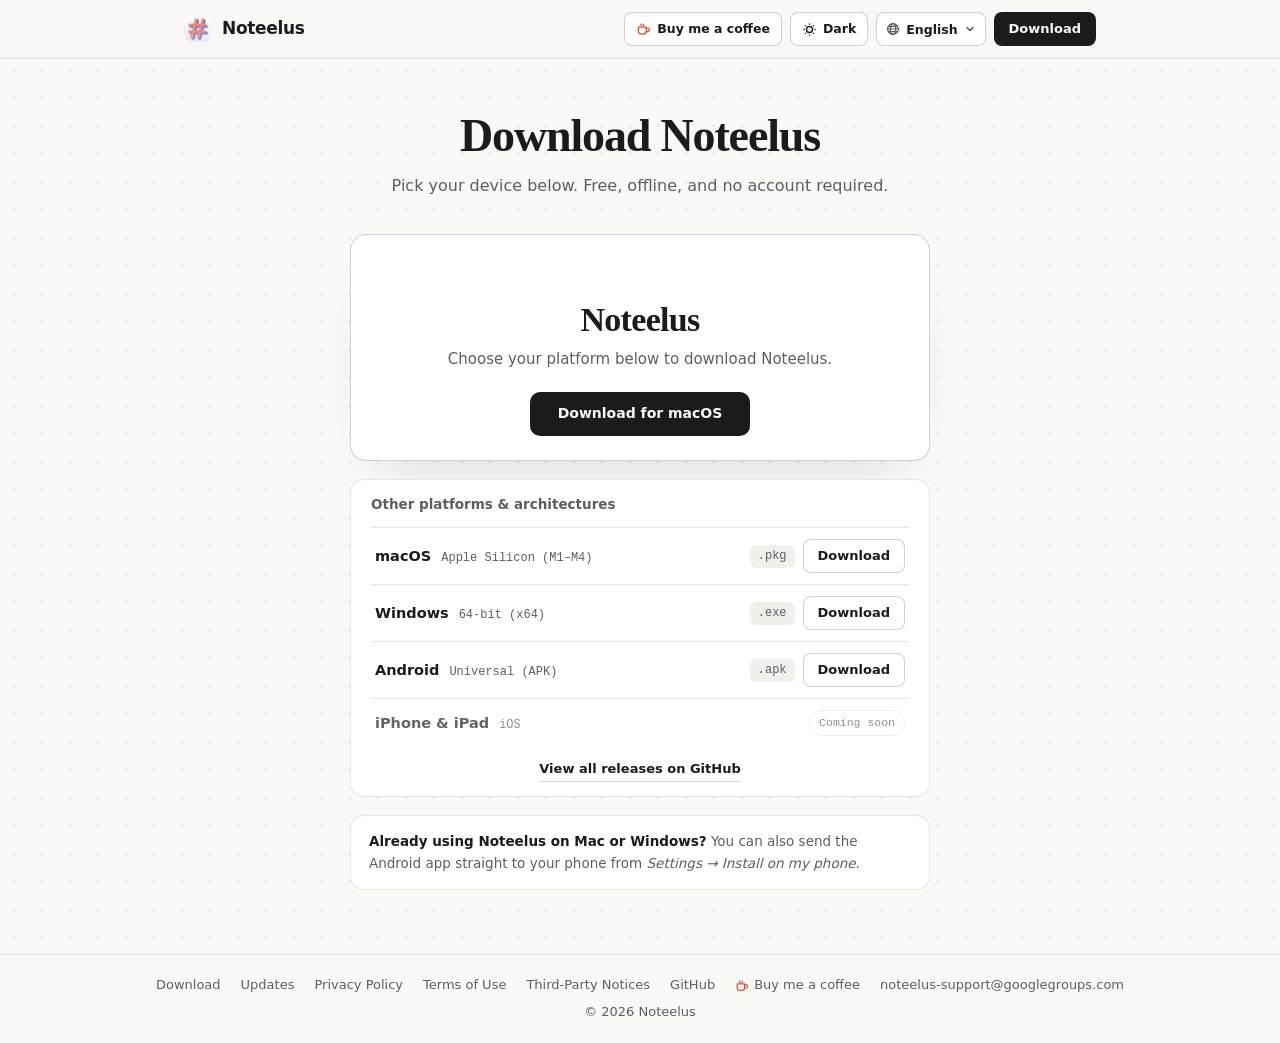
==== commit 0dedd26d: "chore(site): sync Noteelus website and showcase assets" ====
--- a/download/index.html
+++ b/download/index.html
@@ -16,7 +16,7 @@
 <script>
 (function(){try{var s=localStorage.getItem("noteelus_theme");var d=s==="dark"||(s!=="light"&&window.matchMedia&&window.matchMedia("(prefers-color-scheme: dark)").matches);if(d)document.documentElement.setAttribute("data-theme","dark");}catch(_){if(window.matchMedia&&window.matchMedia("(prefers-color-scheme: dark)").matches)document.documentElement.setAttribute("data-theme","dark");}})();
 </script>
-<link rel="stylesheet" href="/assets/site.css?v=13">
+<link rel="stylesheet" href="/assets/site.css?v=14">
 </head>
 <body>
 
@@ -27,6 +27,10 @@
       <span>Noteelus</span>
     </a>
     <div class="tools">
+      <a class="icon-btn top-coffee" href="https://ko-fi.com/noteelus" target="_blank" rel="noopener noreferrer" data-i18n-aria="foot.coffee" aria-label="Buy me a coffee" title="Buy me a coffee">
+        <svg class="coffee-ico" viewBox="0 0 16 16" fill="none" stroke="currentColor" stroke-width="1.4" stroke-linecap="round" stroke-linejoin="round" aria-hidden="true"><path d="M2.5 5.5h8.5v4.2a3.3 3.3 0 0 1-3.3 3.3H5.8a3.3 3.3 0 0 1-3.3-3.3V5.5z"/><path d="M11 6.5h1.5a1.8 1.8 0 0 1 0 3.6H11"/><path d="M5.2 2.4c0 .9.6 1 .6 1.8M7.8 2.4c0 .9.6 1 .6 1.8"/></svg>
+        <span data-coffee-label data-i18n="foot.coffee">Buy me a coffee</span>
+      </a>
       <button type="button" class="icon-btn" data-theme-toggle aria-pressed="false" aria-label="Dark" title="Toggle Light / Dark">
         <svg viewBox="0 0 16 16" fill="none" stroke="currentColor" stroke-width="1.5" aria-hidden="true"><circle cx="8" cy="8" r="3.2"/><path d="M8 1.5v1.3M8 13.2v1.3M1.5 8h1.3M13.2 8h1.3M3.4 3.4l.9.9M11.7 11.7l.9.9M12.6 3.4l-.9.9M4.3 11.7l-.9.9"/></svg>
         <span data-theme-label>Dark</span>
@@ -161,7 +165,7 @@
   <div>© 2026 Noteelus</div>
 </footer>
 
-<script src="/assets/i18n.js?v=11"></script>
+<script src="/assets/i18n.js?v=12"></script>
 <script src="/assets/site.js?v=11"></script>
 </body>
 </html>
--- a/assets/site.css
+++ b/assets/site.css
@@ -569,6 +569,8 @@
 }
 .foot-links a { text-decoration: none; }
 .foot-links a:hover { color: var(--ink); text-decoration: underline; }
+.foot-links a.coffee-link:hover { color: var(--ink); text-decoration: none; }
+.foot-links a.coffee-link:hover span { text-decoration: underline; text-underline-offset: 2px; }
 
 /* ---- DISCREET COFFEE / DEVELOPER SUPPORT ---- */
 .coffee-ico {
@@ -583,27 +585,8 @@
   gap: 5px;
   text-decoration: none;
 }
-.closing-support {
-  margin: 18px auto 0;
-  font-size: 13.5px;
-  color: var(--faint);
-  display: flex;
-  align-items: center;
-  justify-content: center;
-  flex-wrap: wrap;
-  gap: 6px 12px;
-}
-.closing-support .coffee-link {
-  color: var(--muted);
-  font-weight: 500;
-  border-bottom: 1px solid var(--rule-strong);
-  padding-bottom: 1px;
-  transition: color .15s, border-color .15s;
-}
-.closing-support .coffee-link:hover {
-  color: var(--coral);
-  border-color: var(--coral);
-}
+.top-coffee { text-decoration: none; }
+.top-coffee:hover { border-color: var(--coral); }
 
 .dl-thanks {
   margin-top: 18px;
@@ -995,14 +978,16 @@
 }
 
 @media (max-width: 600px) {
-  .topbar-inner { padding: 10px 14px; gap: 10px; }
-  .tools { gap: 6px; }
-  .icon-btn { width: 34px; padding: 0; justify-content: center; }
-  .icon-btn [data-theme-label] { display: none; }
-  .lang-trigger { padding: 0 8px; gap: 5px; font-size: 12px; }
+  .topbar-inner { padding: 10px 14px; gap: 8px; }
+  .brand { gap: 7px; font-size: 16px; }
+  .tools { gap: 5px; }
+  .icon-btn { width: 32px; height: 32px; padding: 0; justify-content: center; }
+  .icon-btn [data-theme-label],
+  .icon-btn [data-coffee-label] { display: none; }
+  .lang-trigger { height: 32px; padding: 0 7px; gap: 4px; font-size: 12px; }
   .lang-name-full { display: none; }
   .lang-name-short { display: inline; }
-  .btn.small { padding: 0 11px; font-size: 12.5px; }
+  .btn.small { height: 32px; padding: 0 10px; font-size: 12px; }
   .wrap { padding: 0 16px; }
   .hero { padding: 36px 0 44px; }
   .emblem { width: 50px; height: 50px; }
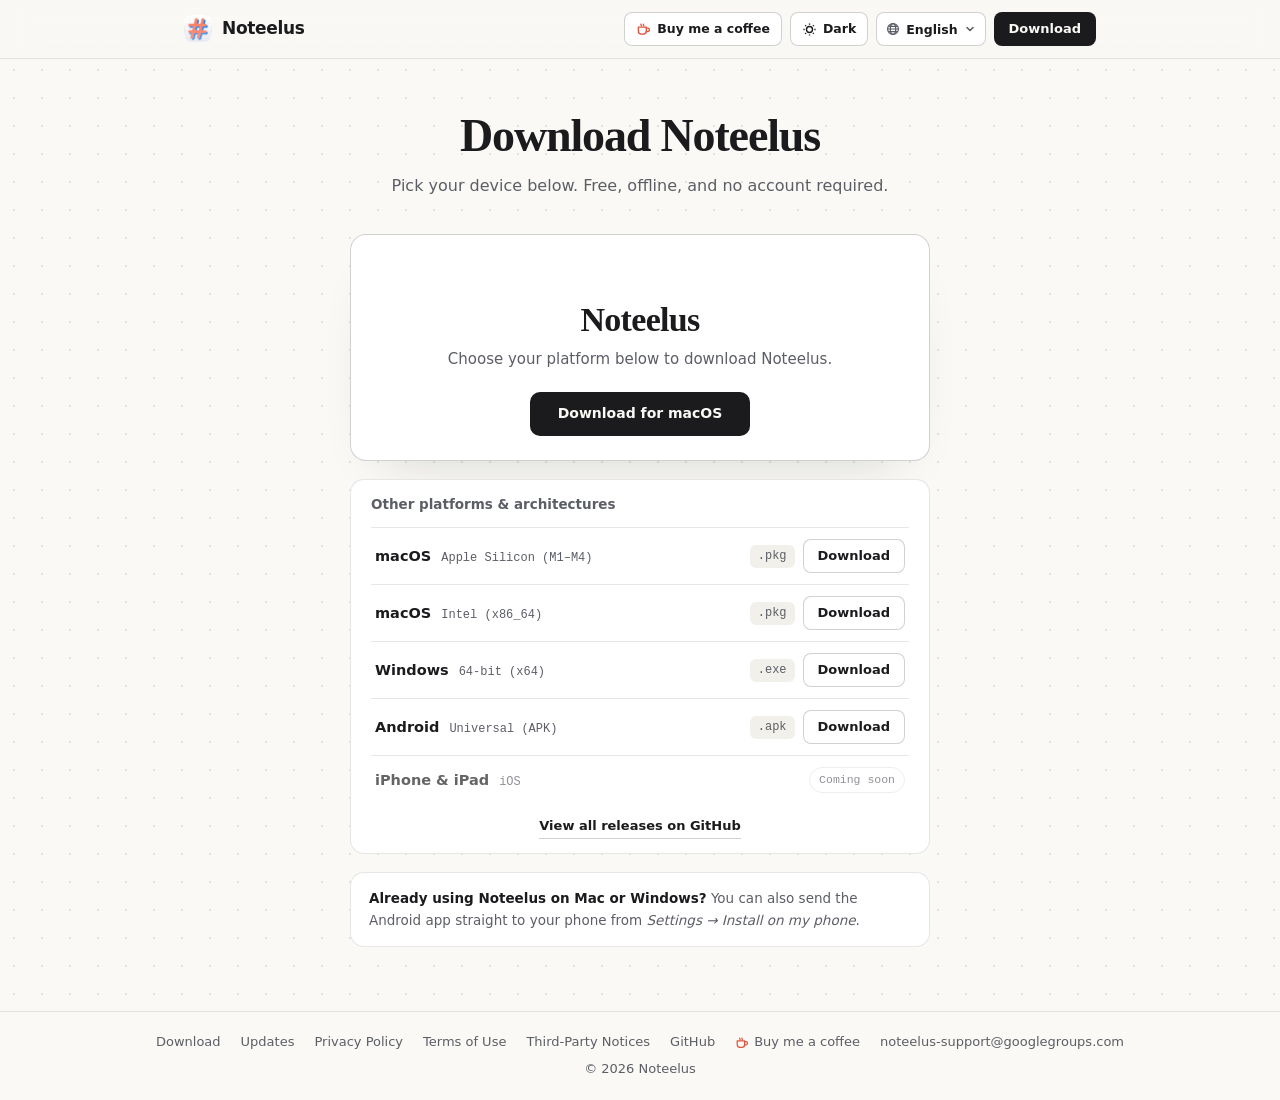
==== commit f8748170: "chore(site): sync Noteelus website and showcase assets" ====
--- a/download/index.html
+++ b/download/index.html
@@ -107,6 +107,18 @@
         </div>
       </div>
 
+      <div class="dl-row" data-os-row="mac-intel">
+        <div class="dl-row-main">
+          <strong>macOS</strong>
+          <span class="dl-row-arch" data-i18n="dl.mac.intel.arch">Intel (x86_64)</span>
+        </div>
+        <div class="dl-row-right">
+          <span class="os-ext">.pkg</span>
+          <span class="dl-row-size" id="size-mac-intel" hidden></span>
+          <a class="btn outline small" id="dl-mac-intel" data-dl-trigger href="https://github.com/Noteelus/noteelus.github.io/releases/latest" data-i18n="nav.download">Download</a>
+        </div>
+      </div>
+
       <div class="dl-row" data-os-row="win">
         <div class="dl-row-main">
           <strong>Windows</strong>
@@ -165,7 +177,7 @@
   <div>© 2026 Noteelus</div>
 </footer>
 
-<script src="/assets/i18n.js?v=12"></script>
-<script src="/assets/site.js?v=11"></script>
+<script src="/assets/i18n.js?v=13"></script>
+<script src="/assets/site.js?v=12"></script>
 </body>
 </html>
